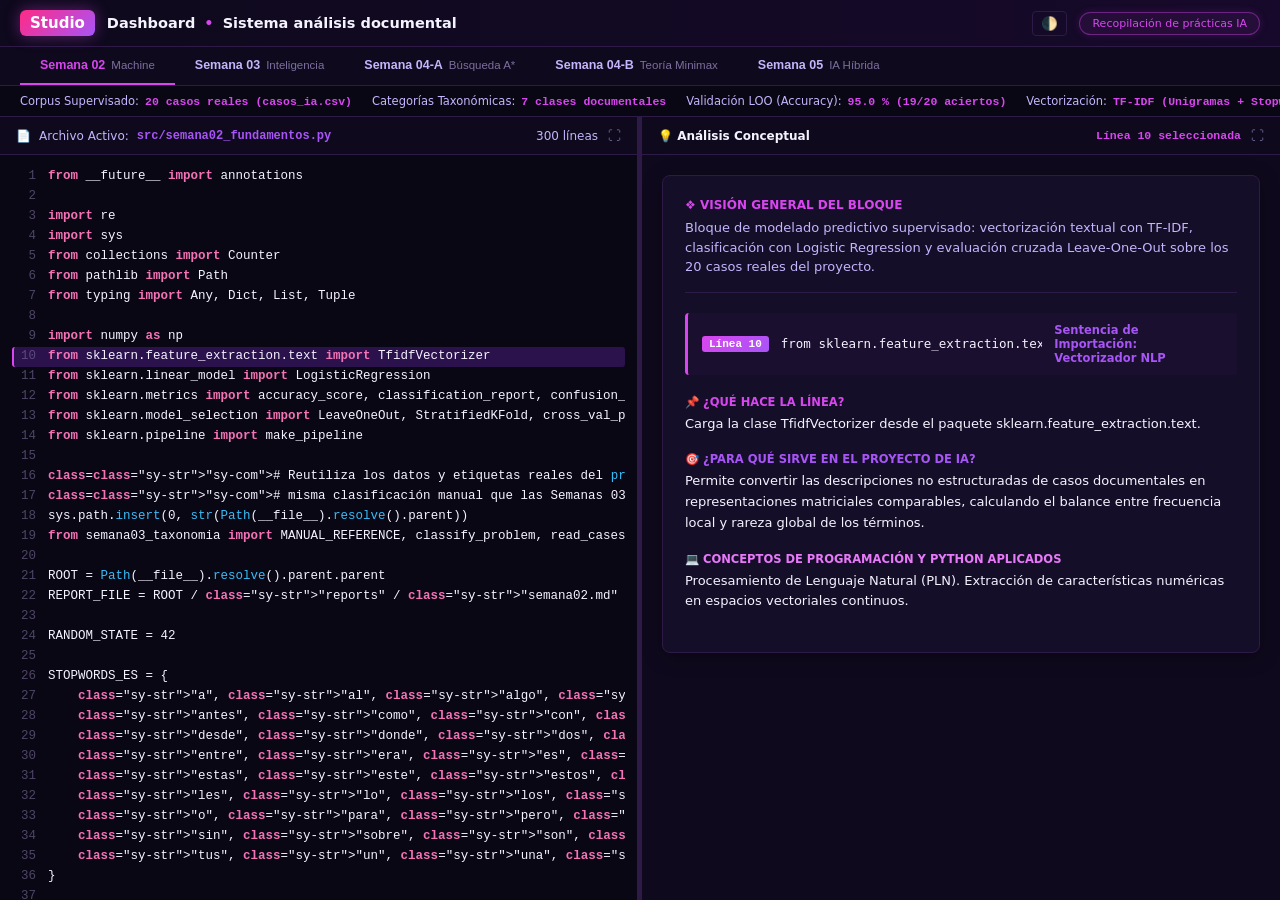
==== dashboard/index.html @ 0a91f039 "semana05-sistema-hibrido junto con el dashboard" ====
<!DOCTYPE html>
<html lang="es">
<head>
    <meta charset="UTF-8">
    <meta name="viewport" content="width=device-width, initial-scale=1.0">
    <title>Dashboard</title>
    <link rel="stylesheet" href="style.css">
</head>
<body>
    <header class="topbar">
        <div class="topbar-left">
            <div class="logo-badge">Studio</div>
            <div class="title-container">
                <h1>Dashboard <span class="separator">•</span> Sistema análisis documental</h1>
            </div>
        </div>
        <div class="topbar-right">
            <button id="theme-toggle" title="Cambiar Tema (Claro/Oscuro)">🌓</button>
            <div class="module-badge">Recopilación de prácticas IA</div>
        </div>
    </header>

    <nav class="week-nav" id="week-tabs"></nav>
    <div class="metrics-bar" id="metrics-container"></div>

    <main class="workspace">
        <section class="panel left-panel" id="left-panel">
            <div class="panel-header">
                <div class="file-info">
                    <span>📄</span>
                    <span class="label">Archivo Activo:</span>
                    <span class="file-path" id="file-path">src/...</span>
                </div>
                <div class="panel-controls">
                    <span class="line-count" id="line-count">0 líneas</span>
                    <button class="expand-btn" onclick="togglePanel('left')" title="Expandir/Contraer">⛶</button>
                </div>
            </div>
            <div class="code-container" id="code-container"></div>
        </section>

        <div class="resizer" id="dragMe"></div>

        <section class="panel right-panel" id="right-panel">
            <div class="panel-header">
                <div class="didactic-title">
                    <span>💡</span> Análisis Conceptual
                </div>
                <div class="panel-controls">
                    <span class="current-line-indicator" id="current-line-indicator">Selecciona una línea</span>
                    <button class="expand-btn" onclick="togglePanel('right')" title="Expandir/Contraer">⛶</button>
                </div>
            </div>
            <div class="explanation-container" id="explanation-container">
                <div class="empty-state" id="empty-state">
                    <h3>Bienvenido al Laboratorio Interactivo</h3>
                    <p>Haz clic en cualquier línea del código fuente para cargar el análisis didáctico correspondiente.</p>
                </div>

                <div class="explanation-card" id="explanation-card" style="display: none;">
                    <div class="overview-box">
                        <div class="overview-title">❖ Visión General del Bloque</div>
                        <div class="overview-text" id="exp-overview">...</div>
                    </div>

                    <div class="code-snippet-box">
                        <span class="snippet-label" id="exp-line-num">Línea 1</span>
                        <code class="snippet-code" id="exp-snippet">...</code>
                        <span class="snippet-type" id="exp-type">Sentencia</span>
                    </div>

                    <div class="didactic-section">
                        <div class="section-title pink">📌 ¿Qué hace la línea?</div>
                        <p class="section-text" id="exp-what">...</p>
                    </div>

                    <div class="didactic-section">
                        <div class="section-title blue">🎯 ¿Para qué sirve en el proyecto de IA?</div>
                        <p class="section-text" id="exp-why">...</p>
                    </div>

                    <div class="didactic-section">
                        <div class="section-title purple">💻 Conceptos de programación y Python aplicados</div>
                        <p class="section-text" id="exp-concepts">...</p>
                    </div>
                </div>
            </div>
        </section>
    </main>

    <script src="app.js"></script>
</body>
</html>
---- dashboard/style.css ----
:root {
    /* Paleta Cyber-Doc: Morado y Fucsia */
    --bg-main: #07050e;
    --bg-panel: #0e091c;
    --bg-card: #150e29;
    --bg-code: #0a0714;
    --bg-code-hover: #1f143a;
    --bg-code-active: #2b124c;
    
    --border-color: #2e1a47;
    --border-glow: #d946ef;
    
    --text-primary: #f5f3ff;
    --text-secondary: #c4b5fd;
    --text-muted: #7c6f9e;
    
    --accent-purple: #a855f7;
    --accent-fuchsia: #d946ef;
    --accent-fuchsia-bright: #ff2a85;
    --accent-cyan: #38bdf8;
    --accent-green: #34d399;
    --accent-yellow: #facc15;
    
    --font-ui: 'Segoe UI', system-ui, -apple-system, sans-serif;
    --font-code: 'Consolas', 'Courier New', monospace;
}

body.light-mode {
    --bg-main: #faf5ff;
    --bg-panel: #ffffff;
    --bg-card: #f3e8ff;
    --bg-code: #ffffff;
    --bg-code-hover: #f5f3ff;
    --bg-code-active: #fae8ff;
    --border-color: #e9d5ff;
    --text-primary: #3b0764;
    --text-secondary: #6b21a8;
    --text-muted: #a855f7;
}

* { box-sizing: border-box; margin: 0; padding: 0; }
body { font-family: var(--font-ui); background-color: var(--bg-main); color: var(--text-secondary); display: flex; flex-direction: column; height: 100vh; overflow: hidden; }

/* Topbar */
.topbar { 
    background: linear-gradient(90deg, #0e091c 0%, #17092b 100%); 
    border-bottom: 1px solid var(--border-color); 
    display: flex; justify-content: space-between; align-items: center; 
    padding: 10px 20px; z-index: 10; 
}
.topbar-left { display: flex; align-items: center; gap: 12px; }
.logo-badge { 
    background: linear-gradient(135deg, var(--accent-fuchsia-bright), var(--accent-purple)); 
    color: #fff; padding: 4px 10px; border-radius: 6px; font-weight: 900; font-size: 15px; 
    box-shadow: 0 0 15px rgba(217, 70, 239, 0.4); 
}
.title-container h1 { font-size: 14.5px; color: var(--text-primary); font-weight: 600; }
.separator { color: var(--accent-fuchsia); margin: 0 4px; }
.subtitle { font-size: 11px; color: var(--accent-fuchsia); letter-spacing: 0.5px; }
.topbar-right { display: flex; align-items: center; gap: 12px; }
.module-badge { 
    border: 1px solid rgba(217, 70, 239, 0.4); color: var(--accent-fuchsia); 
    padding: 4px 12px; border-radius: 15px; font-size: 11px; 
    background: rgba(217, 70, 239, 0.08); box-shadow: 0 0 8px rgba(217, 70, 239, 0.15); 
}
#theme-toggle { background: transparent; border: 1px solid var(--border-color); color: var(--text-primary); cursor: pointer; padding: 4px 8px; border-radius: 4px; }

/* Tabs */
.week-nav { background-color: var(--bg-panel); border-bottom: 1px solid var(--border-color); display: flex; padding: 0 20px; }
.tab-btn { 
    background: transparent; border: none; color: var(--text-secondary); 
    padding: 11px 20px; font-size: 12.5px; font-weight: 600; cursor: pointer; 
    border-bottom: 2px solid transparent; display: flex; gap: 6px; align-items: center; 
    transition: all 0.2s; 
}
.tab-btn span { color: var(--text-muted); font-weight: normal; font-size: 11.5px; }
.tab-btn:hover { color: var(--text-primary); }
.tab-btn.active { color: var(--accent-fuchsia); border-bottom-color: var(--accent-fuchsia); }

/* Metrics Bar */
.metrics-bar { 
    display: flex; gap: 20px; padding: 8px 20px; background-color: var(--bg-code); 
    border-bottom: 1px solid var(--border-color); overflow-x: auto; 
}
.metric-badge { display: flex; align-items: center; gap: 6px; font-size: 11.5px; white-space: nowrap; }
.metric-label { color: var(--text-secondary); }
.metric-value { color: var(--accent-fuchsia); font-family: var(--font-code); font-weight: bold; }

/* Workspace */
.workspace { display: flex; flex: 1; overflow: hidden; position: relative; }
.panel { display: flex; flex-direction: column; background-color: var(--bg-panel); overflow: hidden; }
.left-panel { width: 50%; border-right: 1px solid var(--border-color); background-color: var(--bg-code); }
.right-panel { width: 50%; }

.resizer { width: 4px; cursor: col-resize; background-color: var(--border-color); z-index: 5; transition: background-color 0.2s; }
.resizer:hover, .resizer:active { background-color: var(--accent-fuchsia); box-shadow: 0 0 8px var(--accent-fuchsia); }

.panel-header { 
    padding: 8px 16px; border-bottom: 1px solid var(--border-color); 
    display: flex; justify-content: space-between; align-items: center; 
    font-size: 12px; background-color: var(--bg-panel); min-height: 38px; 
}
.file-info { display: flex; align-items: center; gap: 8px; }
.file-path { color: var(--accent-purple); font-family: var(--font-code); font-weight: bold; }
.didactic-title { color: var(--text-primary); font-weight: bold; }
.panel-controls { display: flex; align-items: center; gap: 10px; }
.current-line-indicator { color: var(--accent-fuchsia); font-weight: bold; font-family: var(--font-code); font-size: 11.5px; }
.expand-btn { background: transparent; border: none; color: var(--text-muted); cursor: pointer; font-size: 13px; }
.expand-btn:hover { color: var(--accent-fuchsia); }

/* Code Panel */
.code-container { flex: 1; overflow-y: auto; padding: 12px; font-family: var(--font-code); font-size: 12.5px; line-height: 1.5; }
.code-line { display: flex; border-radius: 3px; cursor: pointer; border-left: 2px solid transparent; min-height: 20px; }
.code-line:hover { background-color: var(--bg-code-hover); }
.code-line.active { background-color: var(--bg-code-active); border-left-color: var(--accent-fuchsia); }
.line-number { width: 34px; min-width: 34px; text-align: right; padding-right: 12px; color: var(--text-muted); user-select: none; opacity: 0.6; }
.line-content { white-space: pre; color: var(--text-primary); overflow-x: auto; flex: 1; }

/* Syntax Highlight */
.sy-kw { color: #f472b6; font-weight: bold; }       /* Keywords fucsia claro */
.sy-str { color: #c084fc; }                       /* Strings morado suave */
.sy-func { color: #38bdf8; }                      /* Funciones cian */
.sy-com { color: #6b7280; font-style: italic; }   /* Comentarios gris */

/* Didactic Panel Layout */
.explanation-container { flex: 1; overflow-y: auto; padding: 20px; }
.empty-state { text-align: center; color: var(--text-muted); margin-top: 60px; }
.explanation-card { 
    background-color: var(--bg-card); border: 1px solid var(--border-color); 
    border-radius: 8px; padding: 22px; box-shadow: 0 4px 20px rgba(0, 0, 0, 0.25); 
}

.overview-box { margin-bottom: 20px; padding-bottom: 15px; border-bottom: 1px solid var(--border-color); }
.overview-title { font-size: 12px; font-weight: bold; color: var(--accent-fuchsia); margin-bottom: 6px; display: flex; align-items: center; gap: 6px; text-transform: uppercase; }
.overview-text { font-size: 13px; line-height: 1.5; color: var(--text-secondary); }

.code-snippet-box { 
    background-color: #1a0f2e; border-left: 3px solid var(--accent-fuchsia); 
    padding: 10px 14px; border-radius: 4px; margin-bottom: 20px; 
    display: flex; align-items: center; gap: 12px; font-family: var(--font-code); 
}
.snippet-label { 
    background: linear-gradient(135deg, var(--accent-fuchsia), var(--accent-purple)); 
    color: #fff; padding: 2px 7px; border-radius: 3px; font-weight: bold; font-size: 11px; white-space: nowrap; 
}
.snippet-type { color: var(--accent-purple); font-size: 11.5px; font-family: var(--font-ui); font-weight: 600; margin-left: auto; }
.snippet-code { color: var(--text-primary); font-size: 12.5px; overflow-x: auto; white-space: pre; }

.didactic-section { margin-bottom: 18px; }
.section-title { font-size: 11.5px; font-weight: bold; text-transform: uppercase; margin-bottom: 5px; display: flex; align-items: center; gap: 6px; }
.section-title.pink { color: var(--accent-fuchsia); }
.section-title.blue { color: var(--accent-purple); }
.section-title.purple { color: #e879f9; }
.section-text { font-size: 13px; line-height: 1.6; color: var(--text-primary); }

::-webkit-scrollbar { width: 6px; height: 6px; }
::-webkit-scrollbar-track { background: var(--bg-main); }
::-webkit-scrollbar-thumb { background: var(--border-color); border-radius: 3px; }
::-webkit-scrollbar-thumb:hover { background: var(--accent-purple); }
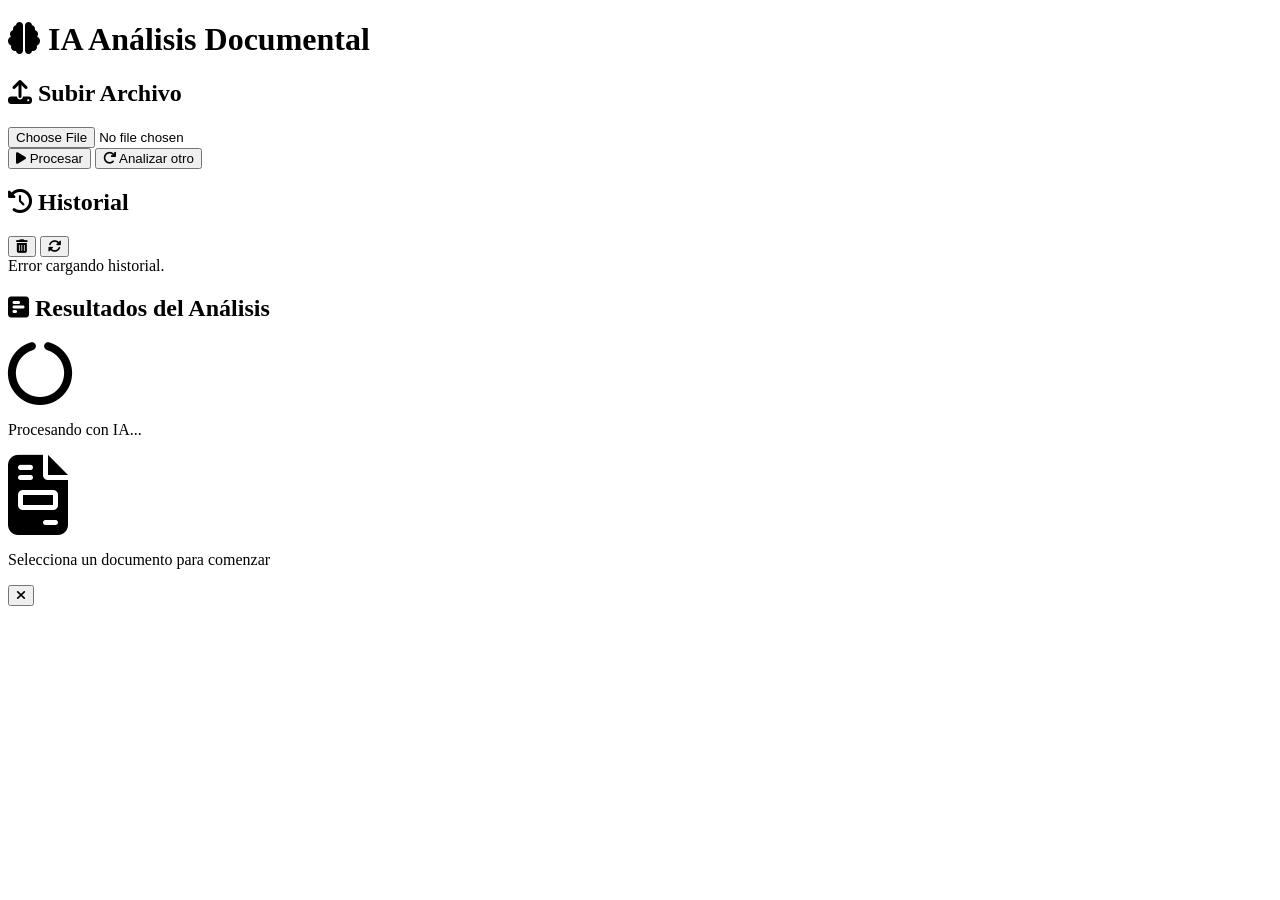
==== commit 7a82c3e7: "semana10-reconocimiento" ====
--- a/dashboard/index.html
+++ b/dashboard/index.html
@@ -3,91 +3,93 @@
 <head>
     <meta charset="UTF-8">
     <meta name="viewport" content="width=device-width, initial-scale=1.0">
-    <title>Dashboard</title>
-    <link rel="stylesheet" href="style.css">
+    <title>Clasificador de Documentos IA</title>
+    <!-- Tailwind CSS for robust, guaranteed styling -->
+    <script src="https://cdn.tailwindcss.com"></script>
+    <link rel="stylesheet" href="https://cdnjs.cloudflare.com/ajax/libs/font-awesome/6.4.0/css/all.min.css">
 </head>
-<body>
-    <header class="topbar">
-        <div class="topbar-left">
-            <div class="logo-badge">Studio</div>
-            <div class="title-container">
-                <h1>Dashboard <span class="separator">•</span> Sistema análisis documental</h1>
-            </div>
-        </div>
-        <div class="topbar-right">
-            <button id="theme-toggle" title="Cambiar Tema (Claro/Oscuro)">🌓</button>
-            <div class="module-badge">Recopilación de prácticas IA</div>
+<body class="bg-gray-50 text-gray-800 font-sans min-h-screen flex flex-col">
+    <!-- Navbar -->
+    <header class="bg-indigo-600 text-white shadow-md p-4">
+        <div class="max-w-6xl mx-auto flex items-center justify-between">
+            <h1 class="text-xl font-bold"><i class="fas fa-brain mr-2"></i> IA Análisis Documental</h1>
         </div>
     </header>
 
-    <nav class="week-nav" id="week-tabs"></nav>
-    <div class="metrics-bar" id="metrics-container"></div>
+    <!-- Main Content -->
+    <main class="flex-grow max-w-6xl mx-auto w-full p-4 grid grid-cols-1 md:grid-cols-3 gap-6 mt-6">
+        
+        <!-- Left Column: Upload & History -->
+        <div class="md:col-span-1 flex flex-col gap-6">
+            
+            <!-- Upload Card -->
+            <div class="bg-white rounded-xl shadow-sm border border-gray-200 p-6">
+                <h2 class="text-lg font-semibold mb-4 text-indigo-700"><i class="fas fa-upload mr-2"></i> Subir Archivo</h2>
+                
+                <form id="uploadForm" class="flex flex-col gap-4">
+                    <div class="border-2 border-dashed border-gray-300 rounded-lg p-6 text-center hover:bg-gray-50 transition-colors">
+                        <input type="file" id="fileInput" class="w-full text-sm text-gray-500
+                        file:mr-4 file:py-2 file:px-4
+                        file:rounded-full file:border-0
+                        file:text-sm file:font-semibold
+                        file:bg-indigo-50 file:text-indigo-700
+                        hover:file:bg-indigo-100 cursor-pointer" accept=".png,.jpg,.jpeg,.pdf,.docx,.txt,.md" required>
+                    </div>
+                    
+                    <button type="submit" id="submitBtn" class="w-full bg-indigo-600 hover:bg-indigo-700 text-white font-bold py-2 px-4 rounded-lg transition-colors flex items-center justify-center gap-2">
+                        <i class="fas fa-play"></i> Procesar
+                    </button>
+                    <button type="button" id="resetBtn" class="hidden w-full bg-gray-200 hover:bg-gray-300 text-gray-700 font-bold py-2 px-4 rounded-lg transition-colors flex items-center justify-center gap-2">
+                        <i class="fas fa-redo"></i> Analizar otro
+                    </button>
+                </form>
+            </div>
 
-    <main class="workspace">
-        <section class="panel left-panel" id="left-panel">
-            <div class="panel-header">
-                <div class="file-info">
-                    <span>📄</span>
-                    <span class="label">Archivo Activo:</span>
-                    <span class="file-path" id="file-path">src/...</span>
+            <!-- History Card -->
+            <div class="bg-white rounded-xl shadow-sm border border-gray-200 p-6 flex-grow flex flex-col max-h-[500px]">
+                <div class="flex justify-between items-center mb-4">
+                    <h2 class="text-lg font-semibold text-indigo-700"><i class="fas fa-history mr-2"></i> Historial</h2>
+                    <div>
+                        <button id="clearHistory" class="text-red-400 hover:text-red-600 mr-3" title="Borrar todo el historial"><i class="fas fa-trash-alt"></i></button>
+                        <button id="refreshHistory" class="text-gray-400 hover:text-indigo-600" title="Actualizar historial"><i class="fas fa-sync-alt"></i></button>
+                    </div>
                 </div>
-                <div class="panel-controls">
-                    <span class="line-count" id="line-count">0 líneas</span>
-                    <button class="expand-btn" onclick="togglePanel('left')" title="Expandir/Contraer">⛶</button>
+                <div id="historyList" class="overflow-y-auto flex-grow flex flex-col gap-3">
+                    <div class="text-sm text-gray-500 text-center mt-4">Cargando historial...</div>
                 </div>
             </div>
-            <div class="code-container" id="code-container"></div>
-        </section>
+            
+        </div>
 
-        <div class="resizer" id="dragMe"></div>
+        <!-- Right Column: Results -->
+        <div class="md:col-span-2">
+            <div class="bg-white rounded-xl shadow-sm border border-gray-200 p-6 min-h-full">
+                <h2 class="text-lg font-semibold mb-6 text-indigo-700 border-b pb-2"><i class="fas fa-poll-h mr-2"></i> Resultados del Análisis</h2>
+                
+                <div id="loadingState" class="hidden flex-col items-center justify-center py-20 text-indigo-600">
+                    <i class="fas fa-circle-notch fa-spin fa-4x mb-4"></i>
+                    <p class="font-medium text-lg">Procesando con IA...</p>
+                </div>
 
-        <section class="panel right-panel" id="right-panel">
-            <div class="panel-header">
-                <div class="didactic-title">
-                    <span>💡</span> Análisis Conceptual
+                <div id="emptyState" class="flex flex-col items-center justify-center py-20 text-gray-400">
+                    <i class="fas fa-file-invoice fa-5x mb-4"></i>
+                    <p class="text-lg font-medium text-gray-500">Selecciona un documento para comenzar</p>
                 </div>
-                <div class="panel-controls">
-                    <span class="current-line-indicator" id="current-line-indicator">Selecciona una línea</span>
-                    <button class="expand-btn" onclick="togglePanel('right')" title="Expandir/Contraer">⛶</button>
+
+                <div id="resultsContent" class="hidden flex flex-col gap-6">
+                    <!-- Results will be injected here by JS -->
                 </div>
             </div>
-            <div class="explanation-container" id="explanation-container">
-                <div class="empty-state" id="empty-state">
-                    <h3>Bienvenido al Laboratorio Interactivo</h3>
-                    <p>Haz clic en cualquier línea del código fuente para cargar el análisis didáctico correspondiente.</p>
-                </div>
-
-                <div class="explanation-card" id="explanation-card" style="display: none;">
-                    <div class="overview-box">
-                        <div class="overview-title">❖ Visión General del Bloque</div>
-                        <div class="overview-text" id="exp-overview">...</div>
-                    </div>
-
-                    <div class="code-snippet-box">
-                        <span class="snippet-label" id="exp-line-num">Línea 1</span>
-                        <code class="snippet-code" id="exp-snippet">...</code>
-                        <span class="snippet-type" id="exp-type">Sentencia</span>
-                    </div>
-
-                    <div class="didactic-section">
-                        <div class="section-title pink">📌 ¿Qué hace la línea?</div>
-                        <p class="section-text" id="exp-what">...</p>
-                    </div>
-
-                    <div class="didactic-section">
-                        <div class="section-title blue">🎯 ¿Para qué sirve en el proyecto de IA?</div>
-                        <p class="section-text" id="exp-why">...</p>
-                    </div>
-
-                    <div class="didactic-section">
-                        <div class="section-title purple">💻 Conceptos de programación y Python aplicados</div>
-                        <p class="section-text" id="exp-concepts">...</p>
-                    </div>
-                </div>
-            </div>
-        </section>
+        </div>
     </main>
 
-    <script src="app.js"></script>
+    <!-- Image Modal -->
+    <div id="imageModal" class="fixed inset-0 bg-black bg-opacity-90 z-50 hidden flex items-center justify-center p-4">
+        <button id="closeModal" class="absolute top-6 right-8 text-white text-3xl hover:text-gray-300"><i class="fas fa-times"></i></button>
+        <img id="modalImg" src="" class="max-w-full max-h-[90vh] rounded shadow-2xl">
+    </div>
+
+    <script src="app.js?v=3.9"></script>
 </body>
-</html>+</html>
+
